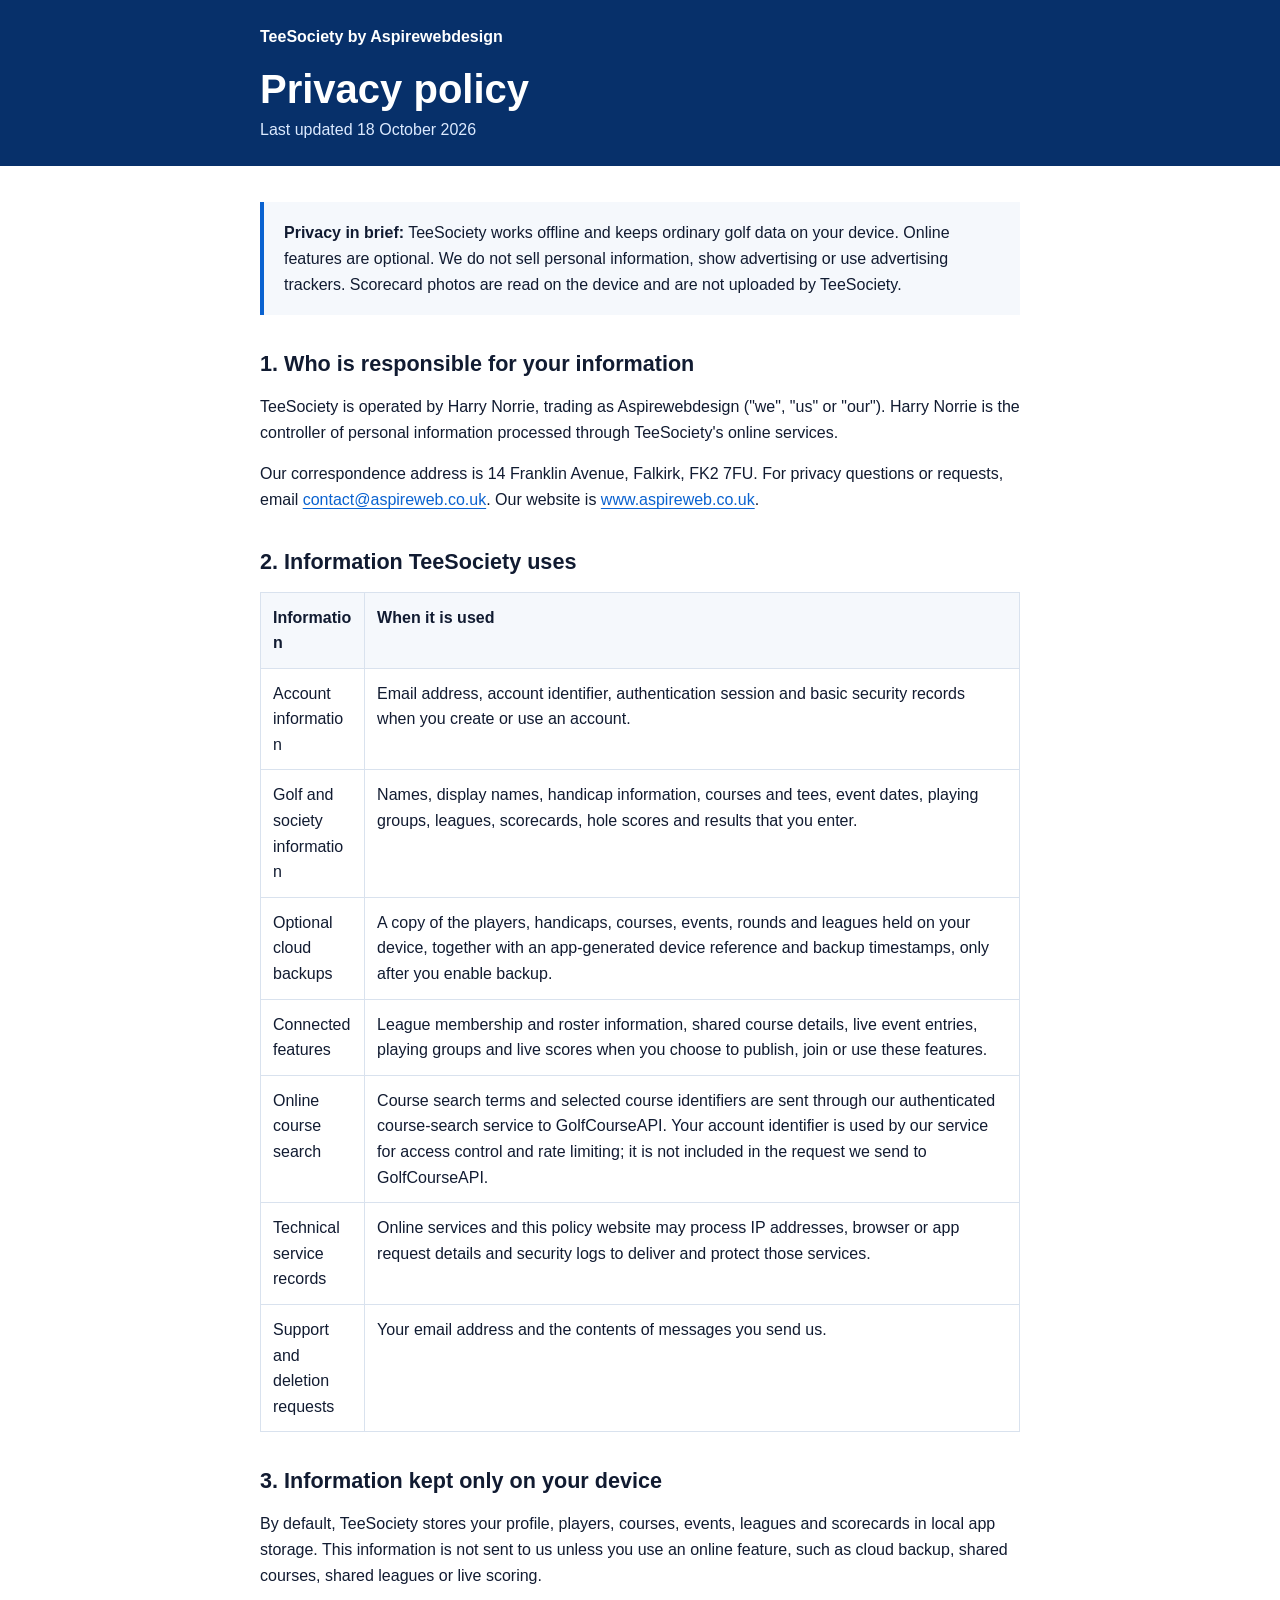
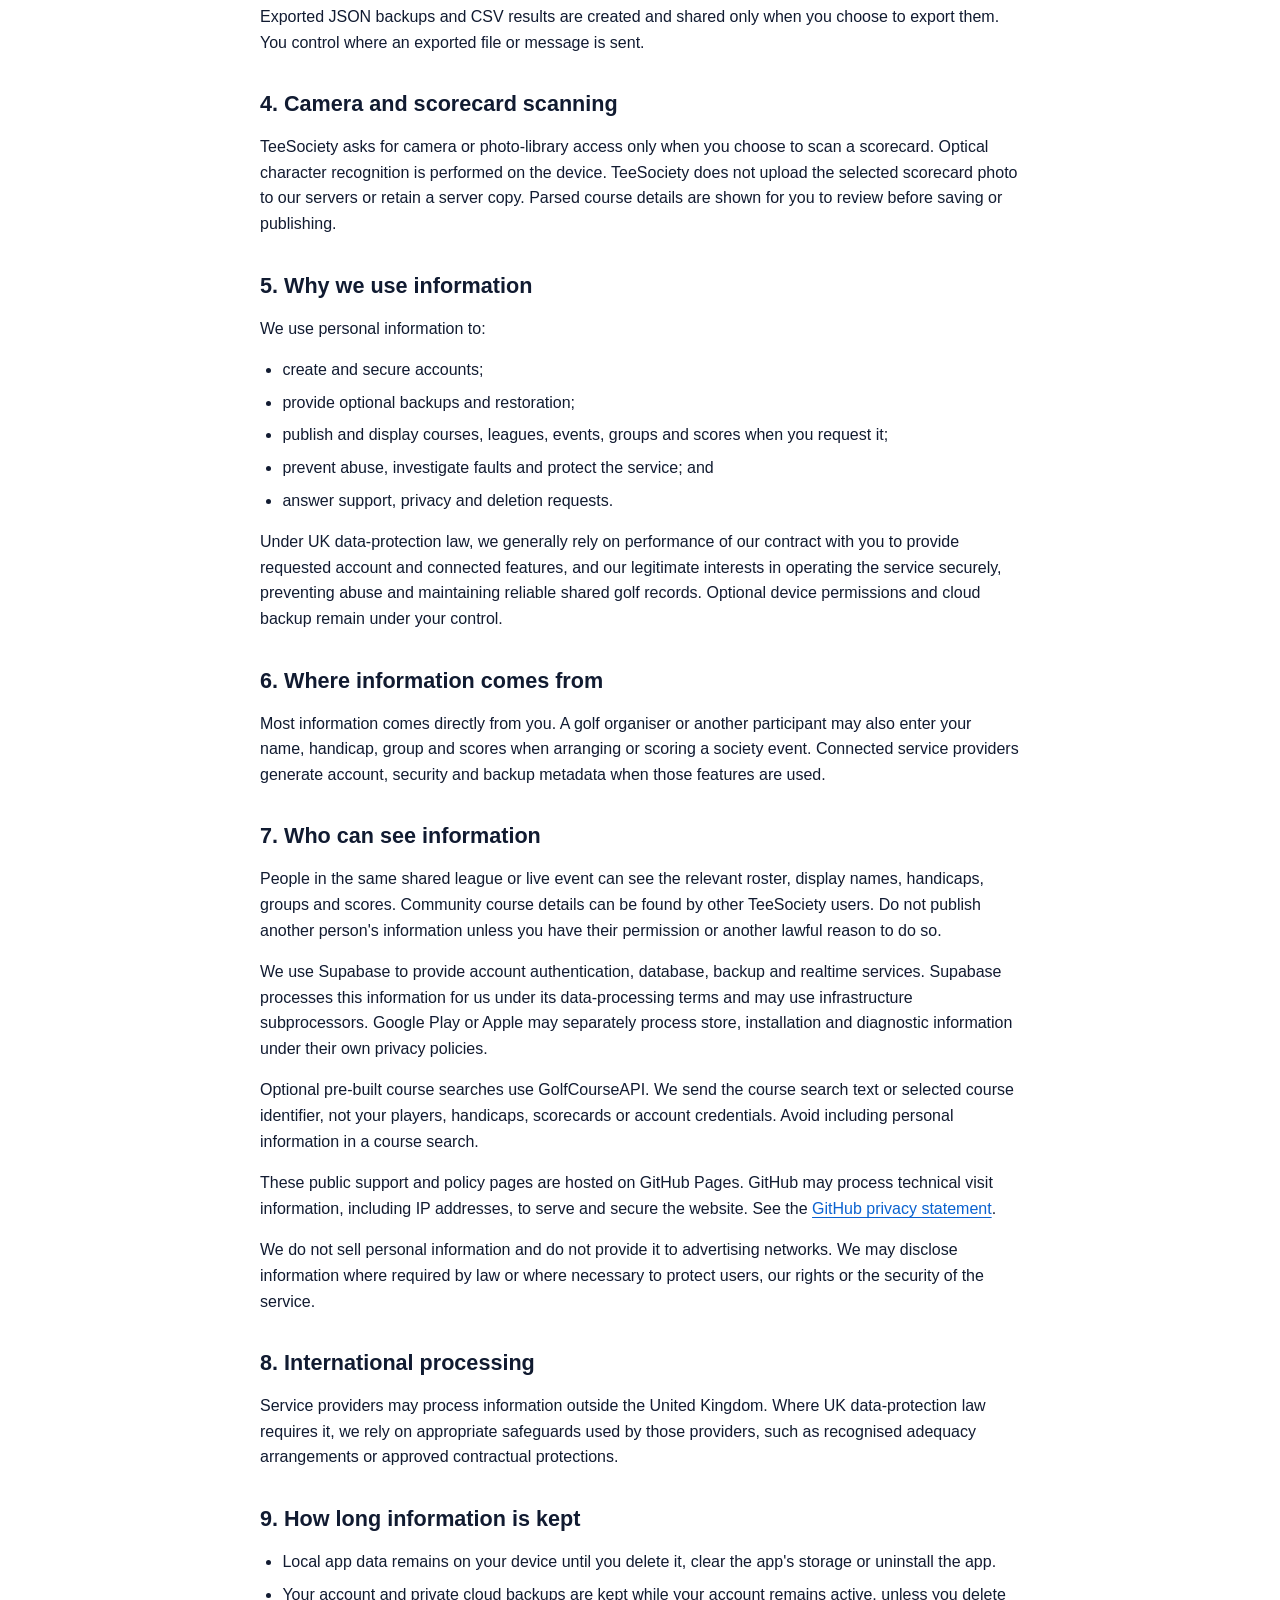
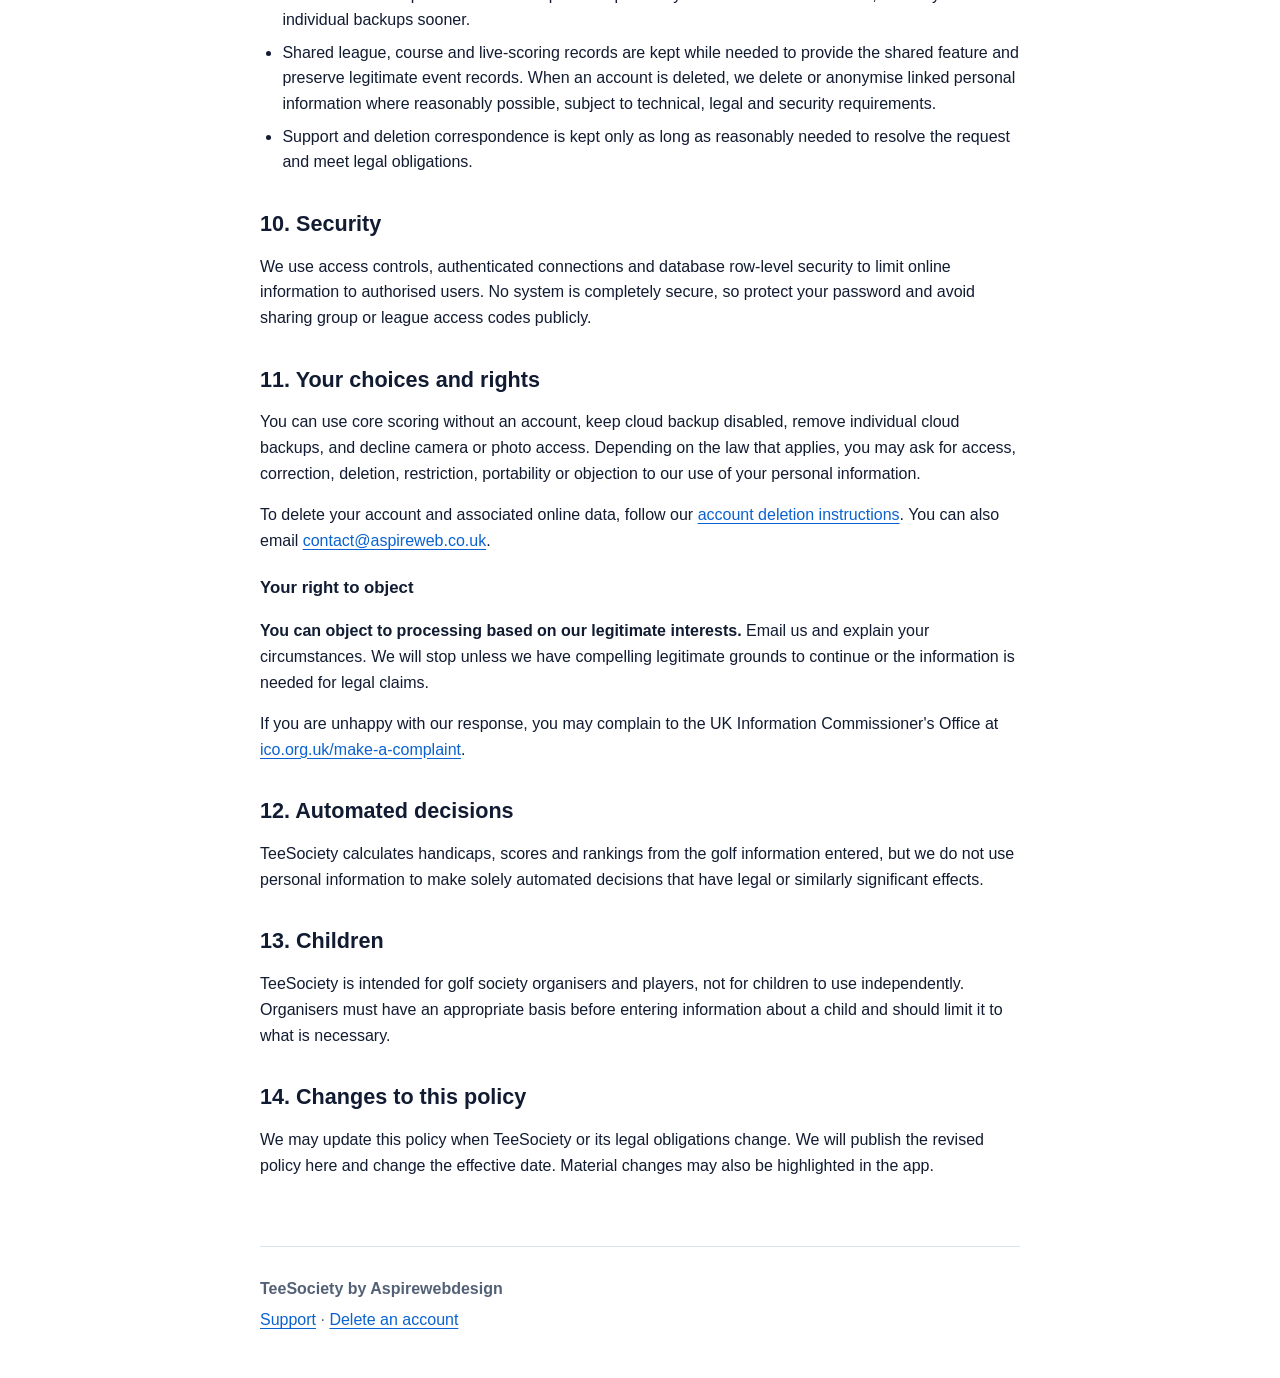
==== privacy/index.html @ dc6ad3e7 "Publish TeeSociety privacy, account deletion and support pages" ====
<!doctype html>
<html lang="en-GB">
<head>
  <meta charset="utf-8">
  <meta name="viewport" content="width=device-width, initial-scale=1">
  <meta http-equiv="refresh" content="0; url=../privacy-policy.html">
  <link rel="canonical" href="https://lihanor72.github.io/teesociety-legal/privacy-policy.html">
  <title>TeeSociety Privacy Policy</title>
</head>
<body>
  <h1>TeeSociety Privacy Policy</h1>
  <p><a href="../privacy-policy.html">Read the TeeSociety privacy policy</a>.</p>
</body>
</html>
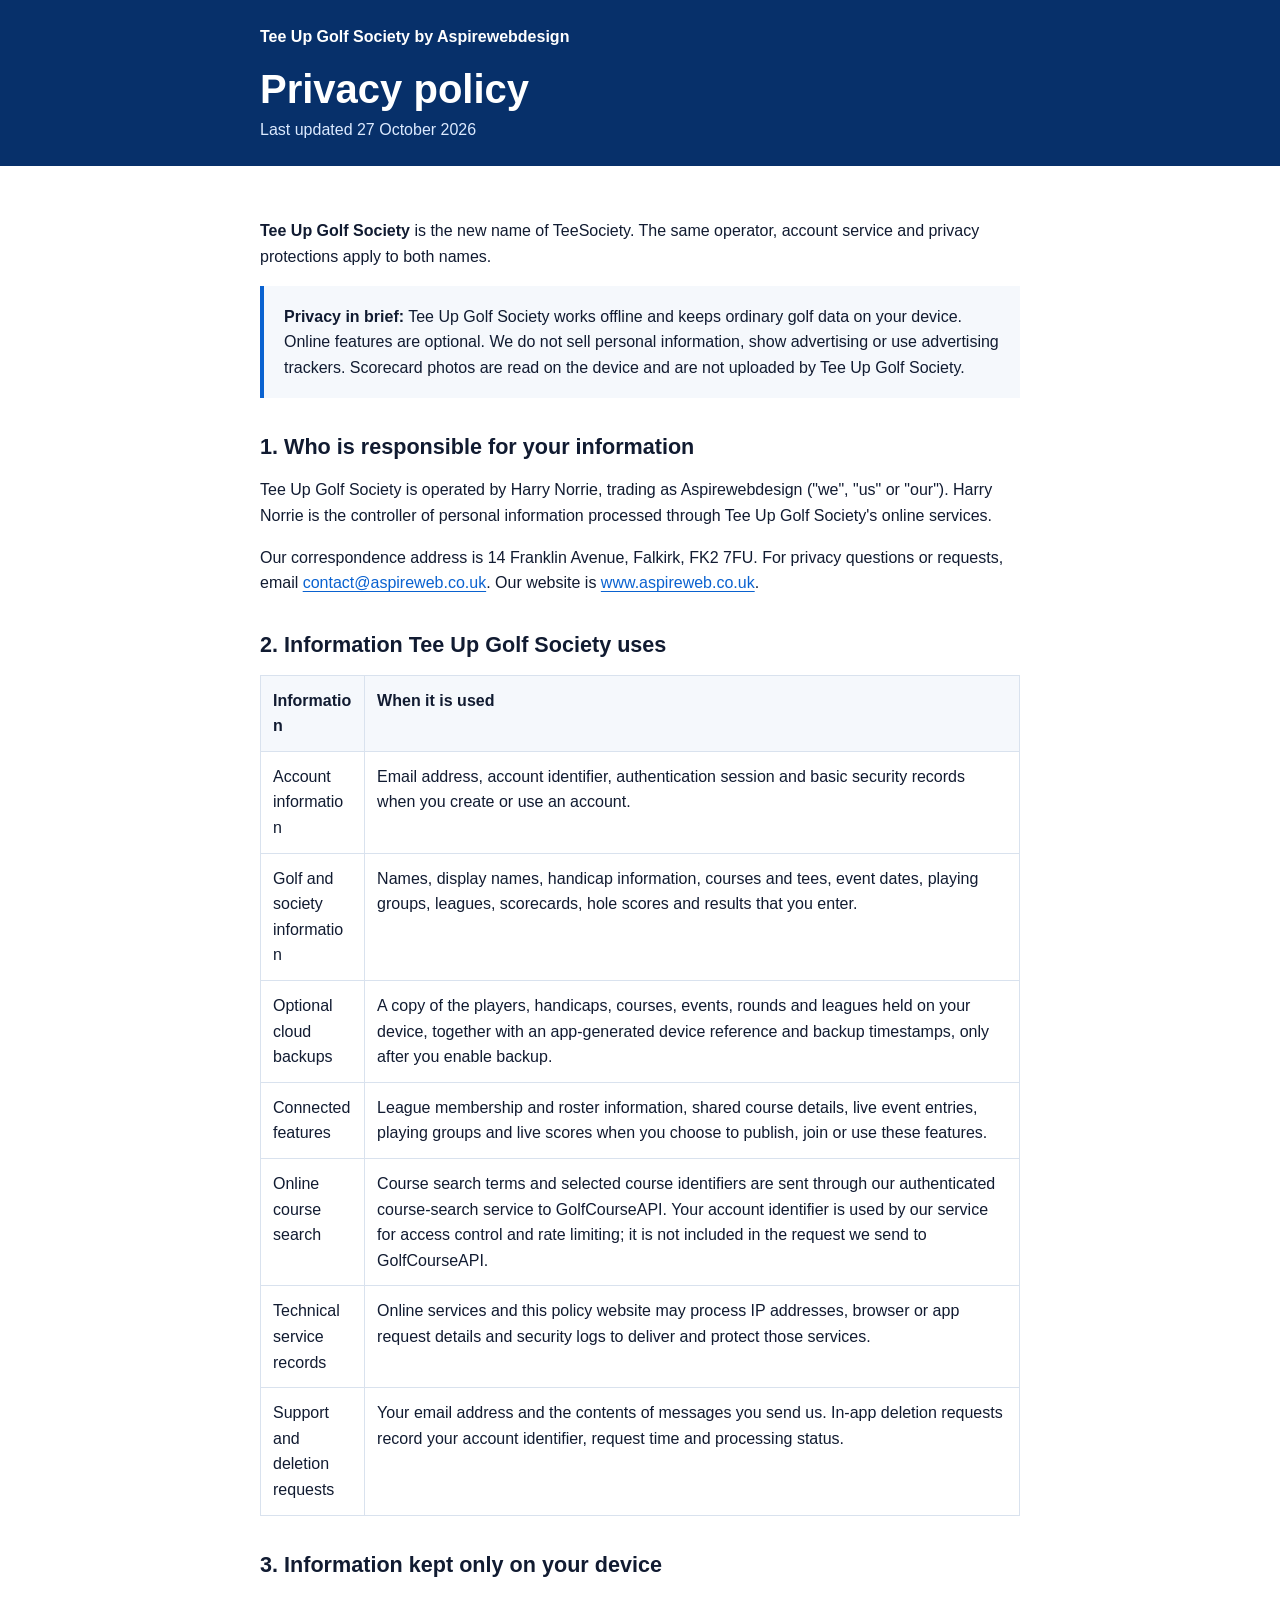
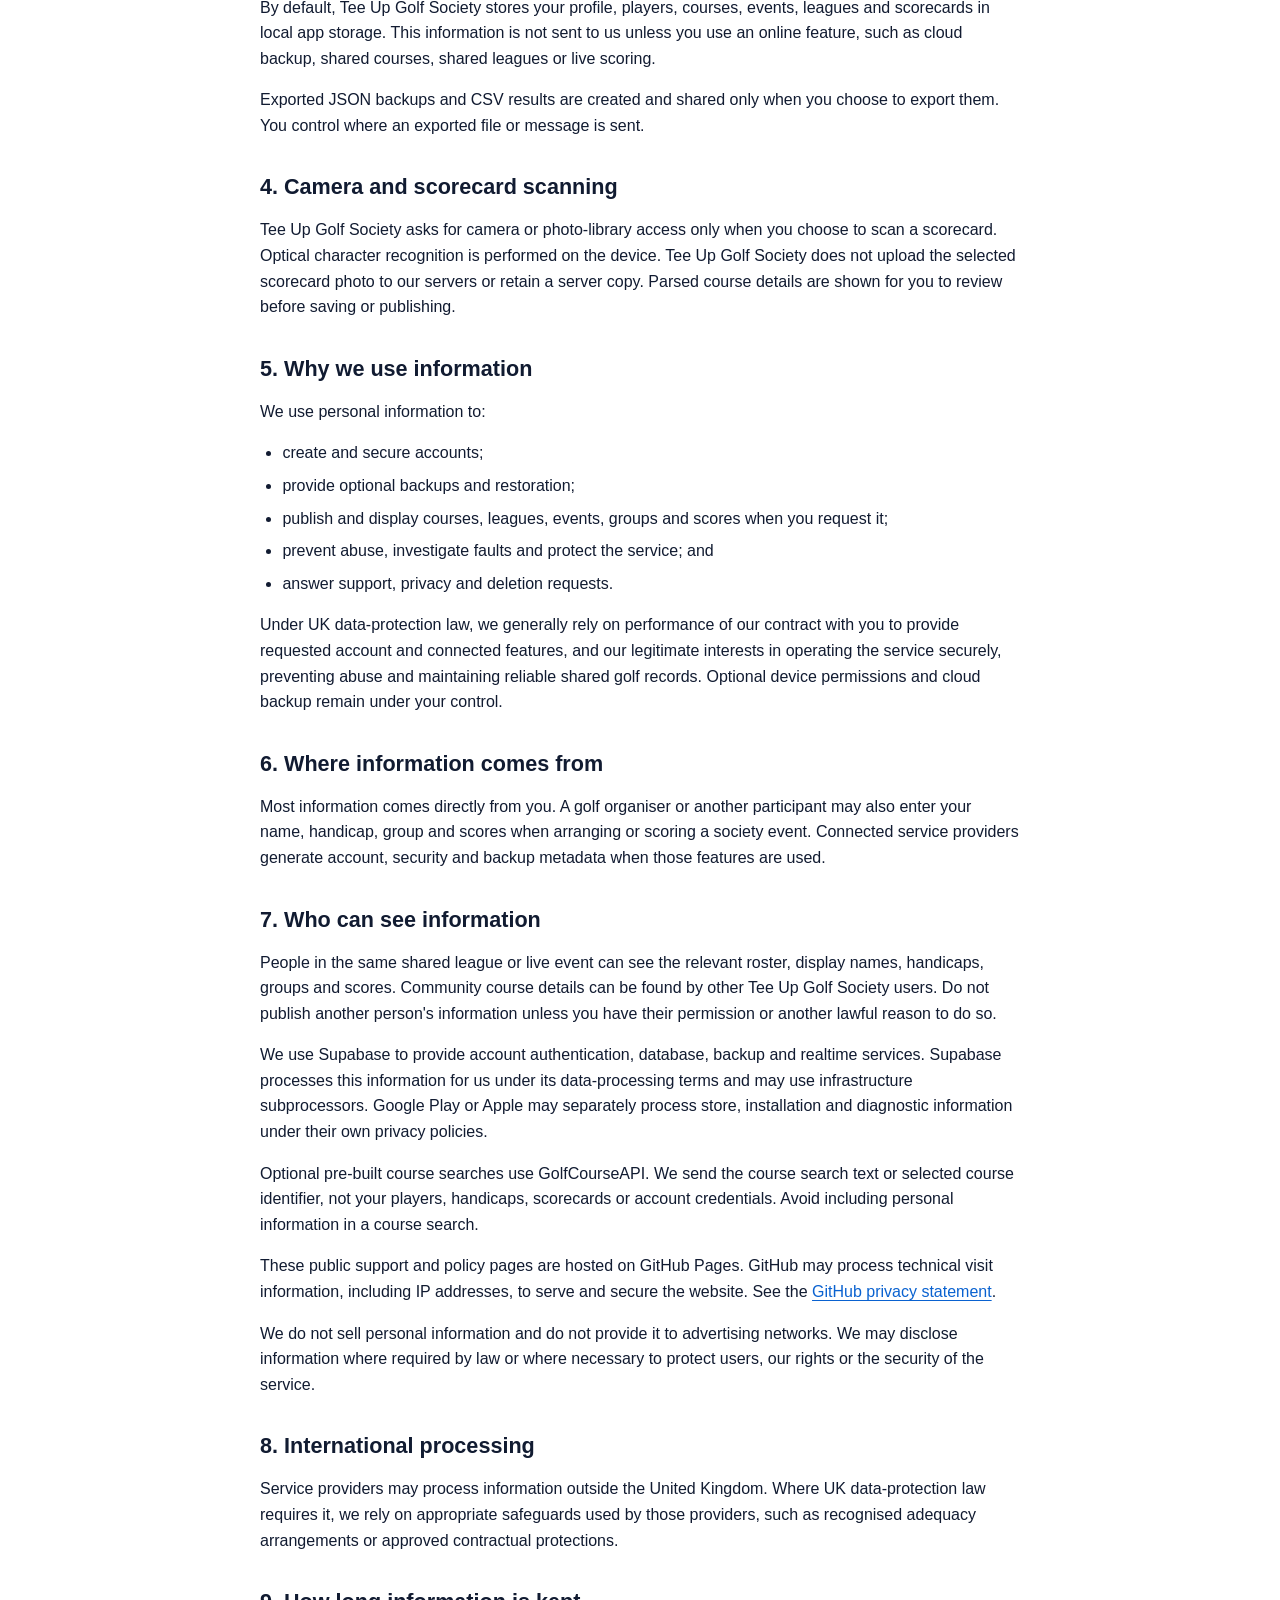
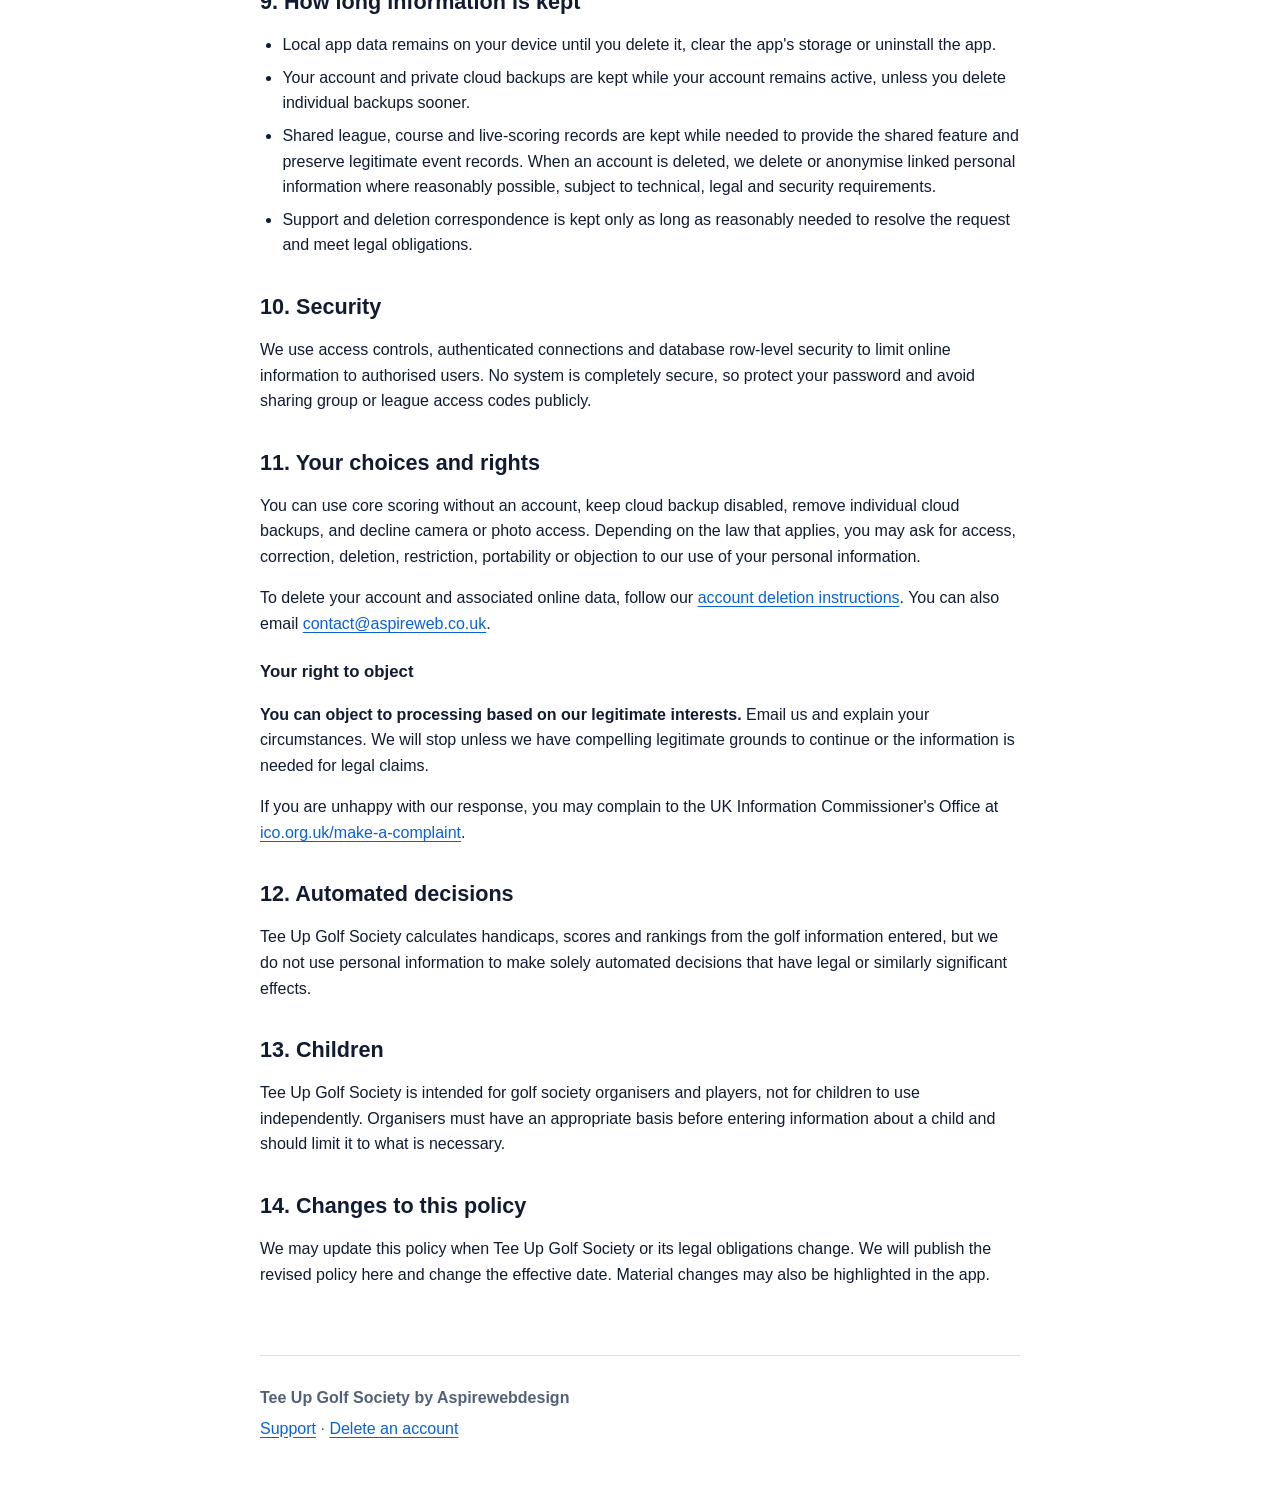
==== commit b2776aa3: "Identify Tee Up Golf Society rebrand on public policy and support pages" ====
--- a/privacy/index.html
+++ b/privacy/index.html
@@ -5,10 +5,10 @@
   <meta name="viewport" content="width=device-width, initial-scale=1">
   <meta http-equiv="refresh" content="0; url=../privacy-policy.html">
   <link rel="canonical" href="https://lihanor72.github.io/teesociety-legal/privacy-policy.html">
-  <title>TeeSociety Privacy Policy</title>
+  <title>Tee Up Golf Society Privacy Policy</title>
 </head>
 <body>
-  <h1>TeeSociety Privacy Policy</h1>
-  <p><a href="../privacy-policy.html">Read the TeeSociety privacy policy</a>.</p>
+  <h1>Tee Up Golf Society Privacy Policy</h1>
+  <p><a href="../privacy-policy.html">Read the Tee Up Golf Society privacy policy</a>.</p>
 </body>
 </html>
